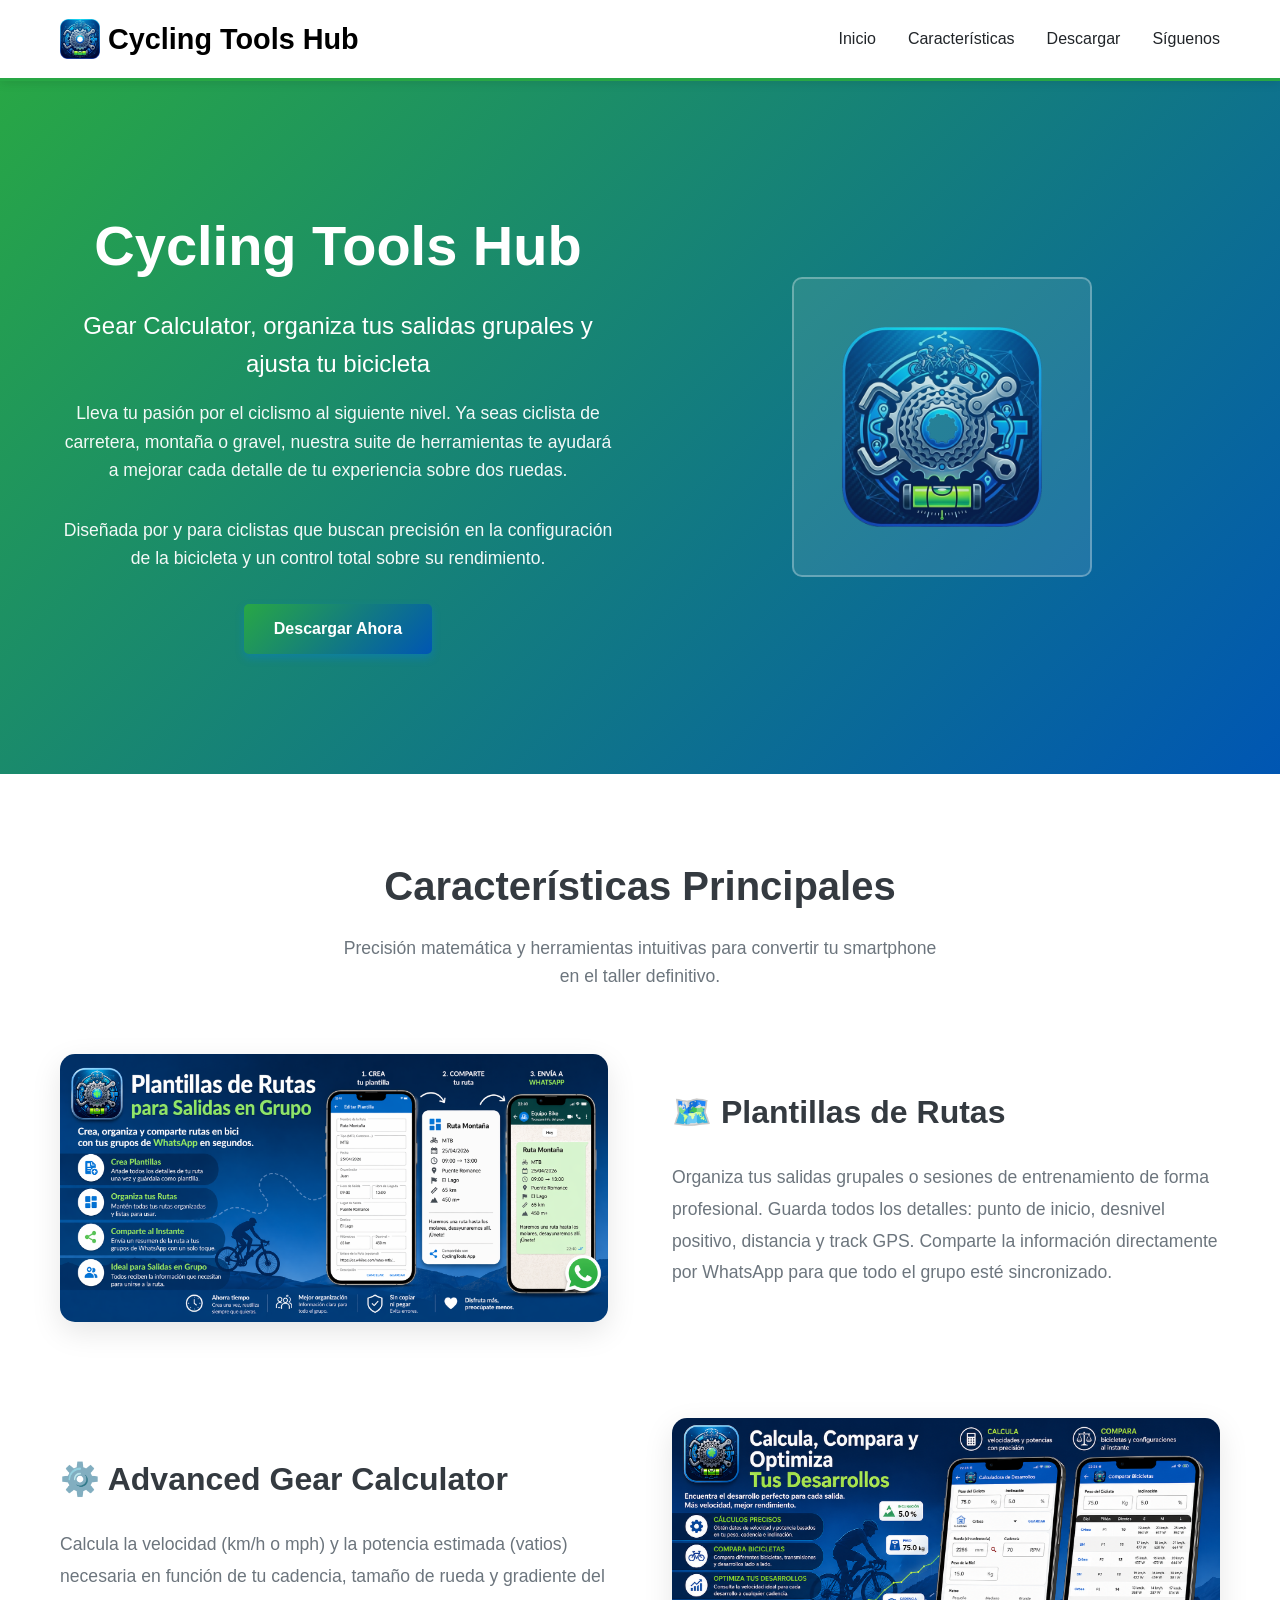
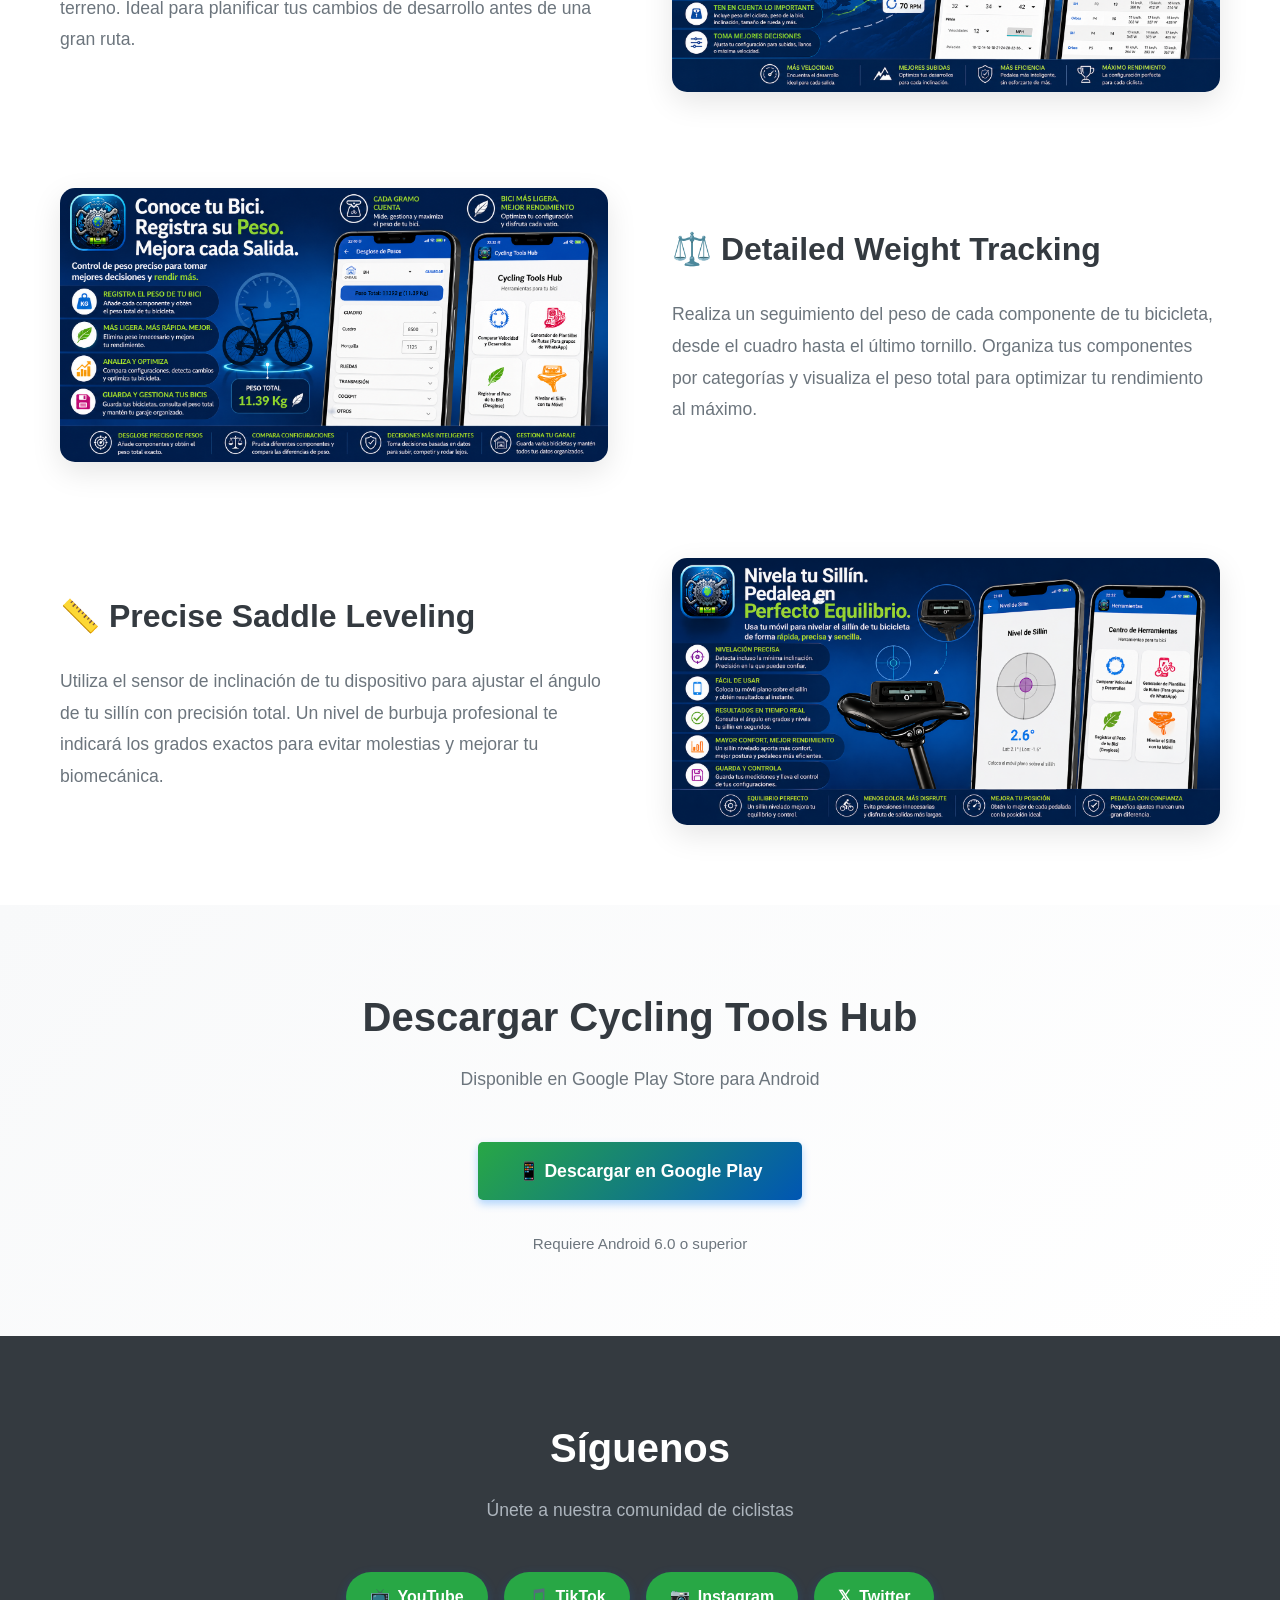
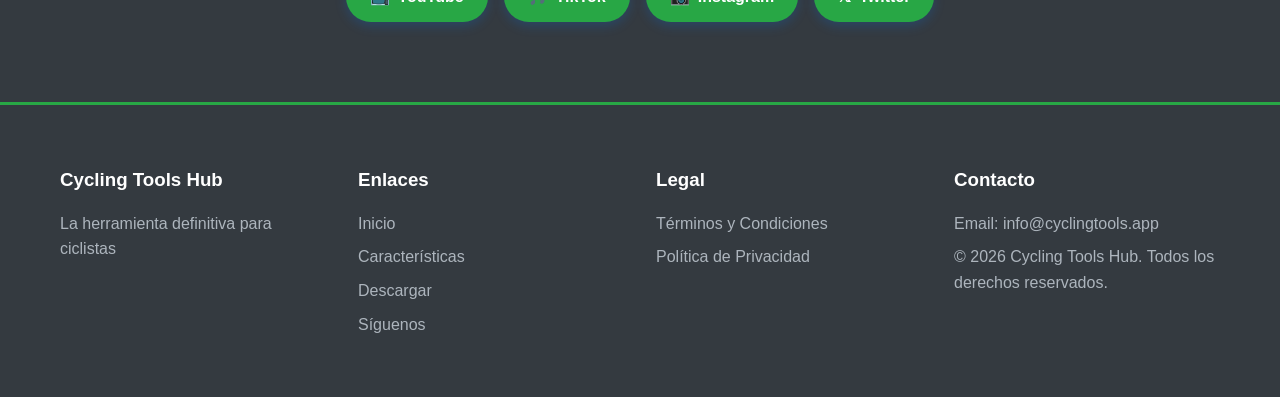
==== index.html @ f0da7fb3 "cyclingtools.app cyclingtools.app" ====
<!DOCTYPE html>
<html lang="es">
<head>
    <meta charset="UTF-8">
    <meta name="viewport" content="width=device-width, initial-scale=1.0">
    <meta name="description" content="Cycling Tools Hub - Calculadora de desarrollos, plantillas de rutas, seguimiento de peso y nivelación de sillín para ciclistas.">
    <title>Cycling Tools Hub - Gear Calculator, Routes & Bike Fit</title>
    <link rel="stylesheet" href="css/styles.css">
    <link rel="icon" type="image/png" href="img/ic_launcher_v2_playstore.png">
</head>
<body>
    <!-- NAVBAR -->
    <nav class="navbar">
        <div class="container">
            <div class="nav-brand">
                <a href="#home" class="logo">
                    <img src="img/ic_launcher_v2_playstore.png" alt="Cycling Tools Hub Logo">
                    Cycling Tools Hub
                </a>
            </div>
            <div class="hamburger">
                <span></span>
                <span></span>
                <span></span>
            </div>
            <ul class="nav-menu">
                <li><a href="#home">Inicio</a></li>
                <li><a href="#features">Características</a></li>
                <li><a href="#download">Descargar</a></li>
                <li><a href="#social">Síguenos</a></li>
            </ul>
        </div>
    </nav>

    <!-- HERO SECTION -->
    <section class="hero">
        <div class="container">
            <div class="hero-content">
                <h1>Cycling Tools Hub</h1>
                <p class="hero-subtitle">Gear Calculator, organiza tus salidas grupales y ajusta tu bicicleta</p>
                <p class="hero-description">Lleva tu pasión por el ciclismo al siguiente nivel. Ya seas ciclista de carretera, montaña o gravel, nuestra suite de herramientas te ayudará a mejorar cada detalle de tu experiencia sobre dos ruedas.</p>
                <p class="hero-description">Diseñada por y para ciclistas que buscan precisión en la configuración de la bicicleta y un control total sobre su rendimiento.</p>
                <a href="#download" class="btn btn-primary">Descargar Ahora</a>
            </div>
            <div class="hero-image">
                <div class="placeholder-image">
                    <img src="img/ic_launcher_v2_playstore.png" alt="Cycling Tools Hub App" style="max-width: 200px; opacity: 0.8;">
                </div>
            </div>
        </div>
    </section>

    <!-- CARACTERÍSTICAS PRINCIPALES -->
    <section class="features" id="features">
        <div class="container">
            <h2>Características Principales</h2>
            <p class="section-intro">Precisión matemática y herramientas intuitivas para convertir tu smartphone en el taller definitivo.</p>
            
            <div class="feature-banners">
                <!-- Plantillas de Rutas -->
                <div class="banner-item">
                    <div class="banner-image">
                        <img src="img/BannerEspanol.png" alt="Plantillas de Rutas">
                    </div>
                    <div class="banner-text">
                        <h3>🗺️ Plantillas de Rutas</h3>
                        <p>Organiza tus salidas grupales o sesiones de entrenamiento de forma profesional. Guarda todos los detalles: punto de inicio, desnivel positivo, distancia y track GPS. Comparte la información directamente por WhatsApp para que todo el grupo esté sincronizado.</p>
                    </div>
                </div>

                <!-- Gear Calculator -->
                <div class="banner-item">
                    <div class="banner-image">
                        <img src="img/BannerEspanol_gear.png" alt="Gear Calculator">
                    </div>
                    <div class="banner-text">
                        <h3>⚙️ Advanced Gear Calculator</h3>
                        <p>Calcula la velocidad (km/h o mph) y la potencia estimada (vatios) necesaria en función de tu cadencia, tamaño de rueda y gradiente del terreno. Ideal para planificar tus cambios de desarrollo antes de una gran ruta.</p>
                    </div>
                </div>

                <!-- Control de Peso -->
                <div class="banner-item">
                    <div class="banner-image">
                        <img src="img/BannerEspanol_peso.png" alt="Control de Peso">
                    </div>
                    <div class="banner-text">
                        <h3>⚖️ Detailed Weight Tracking</h3>
                        <p>Realiza un seguimiento del peso de cada componente de tu bicicleta, desde el cuadro hasta el último tornillo. Organiza tus componentes por categorías y visualiza el peso total para optimizar tu rendimiento al máximo.</p>
                    </div>
                </div>

                <!-- Nivel de Sillín -->
                <div class="banner-item">
                    <div class="banner-image">
                        <img src="img/BannerEspanol_nivel.png" alt="Nivel de Sillín">
                    </div>
                    <div class="banner-text">
                        <h3>📏 Precise Saddle Leveling</h3>
                        <p>Utiliza el sensor de inclinación de tu dispositivo para ajustar el ángulo de tu sillín con precisión total. Un nivel de burbuja profesional te indicará los grados exactos para evitar molestias y mejorar tu biomecánica.</p>
                    </div>
                </div>
            </div>
        </div>
    </section>

    <!-- MODAL PARA IMÁGENES -->
    <div id="imageModal" class="modal">
        <span class="modal-close" onclick="closeModal()">&times;</span>
        <img class="modal-content" id="modalImage">
    </div>

    <!-- DESCARGA SECCIÓN -->
    <section class="download" id="download">
        <div class="container">
            <h2>Descargar Cycling Tools Hub</h2>
            <p class="section-intro">Disponible en Google Play Store para Android</p>
            
            <div class="download-buttons">
                <a href="https://play.google.com/store/apps/details?id=com.cyclingtools.app" class="btn btn-primary btn-large" target="_blank">
                    📱 Descargar en Google Play
                </a>
            </div>
            
            <p class="system-info">Requiere Android 6.0 o superior</p>
        </div>
    </section>

    <!-- REDES SOCIALES SECCIÓN -->
    <section class="social" id="social">
        <div class="container">
            <h2>Síguenos</h2>
            <p class="section-intro">Únete a nuestra comunidad de ciclistas</p>
            
            <div class="social-links">
                <a href="https://www.youtube.com/@CyclingTools" class="social-btn" target="_blank" rel="noopener noreferrer">
                    <span>📺</span> YouTube
                </a>
                <a href="https://www.tiktok.com/@cyclingtools_app" class="social-btn" target="_blank" rel="noopener noreferrer">
                    <span>🎵</span> TikTok
                </a>
                <a href="https://www.instagram.com/cyclingtools_app" class="social-btn" target="_blank" rel="noopener noreferrer">
                    <span>📷</span> Instagram
                </a>
                <a href="https://twitter.com/cyclingtools" class="social-btn" target="_blank" rel="noopener noreferrer">
                    <span>𝕏</span> Twitter
                </a>
            </div>
        </div>
    </section>

    <!-- FOOTER -->
    <footer class="footer">
        <div class="container">
            <div class="footer-content">
                <div class="footer-section">
                    <h3>Cycling Tools Hub</h3>
                    <p>La herramienta definitiva para ciclistas</p>
                </div>
                
                <div class="footer-section">
                    <h3>Enlaces</h3>
                    <ul>
                        <li><a href="#home">Inicio</a></li>
                        <li><a href="#features">Características</a></li>
                        <li><a href="#download">Descargar</a></li>
                        <li><a href="#social">Síguenos</a></li>
                    </ul>
                </div>
                
                <div class="footer-section">
                    <h3>Legal</h3>
                    <ul>
                        <li><a href="terminos-y-condiciones.html">Términos y Condiciones</a></li>
                        <li><a href="politica-de-privacidad.html">Política de Privacidad</a></li>
                    </ul>
                </div>

                <div class="footer-section">
                    <h3>Contacto</h3>
                    <p>Email: info@cyclingtools.app</p>
                    <p>© 2026 Cycling Tools Hub. Todos los derechos reservados.</p>
                </div>
            </div>
        </div>
    </footer>

    <script src="js/script.js"></script>
</body>
</html>
---- css/styles.css ----
/* ==================== VARIABLES Y RESET ==================== */
:root {
    --primary-color: #28a745; /* Un verde más 'Cycling' */
    --secondary-color: #343a40;
    --accent-color: #6c757d;
    --text-color: #212529;
    --light-text: #6c757d;
    --light-bg: #f8f9fa;
    --border-color: #dee2e6;
    --transition: all 0.3s ease;
}

* {
    margin: 0;
    padding: 0;
    box-sizing: border-box;
}

html {
    scroll-behavior: smooth;
}

body {
    font-family: 'Segoe UI', Tahoma, Geneva, Verdana, sans-serif;
    color: var(--text-color);
    line-height: 1.6;
    background-color: #ffffff;
}

a {
    text-decoration: none;
    color: inherit;
}

/* ==================== UTILIDADES ==================== */
.container {
    max-width: 1200px;
    margin: 0 auto;
    padding: 0 20px;
}

.btn {
    padding: 12px 30px;
    border: none;
    border-radius: 5px;
    cursor: pointer;
    font-size: 1rem;
    font-weight: 600;
    transition: var(--transition);
    display: inline-block;
}

.btn-primary {
    background: linear-gradient(135deg, var(--primary-color) 0%, #0056b3 100%);
    color: white;
    font-weight: 700;
    box-shadow: 0 4px 8px rgba(0, 123, 255, 0.3);
}

.btn-primary:hover {
    background: linear-gradient(135deg, #0056b3 0%, var(--primary-color) 100%);
    transform: translateY(-2px);
    box-shadow: 0 6px 16px rgba(0, 123, 255, 0.4);
}

.btn-large {
    padding: 15px 40px;
    font-size: 1.1rem;
}

/* ==================== NAVEGACIÓN ==================== */
.navbar {
    background-color: white;
    color: var(--text-color);
    position: sticky;
    top: 0;
    z-index: 1000;
    box-shadow: 0 2px 4px rgba(0, 0, 0, 0.1);
    border-bottom: 3px solid var(--primary-color);
}

.navbar .container {
    display: flex;
    justify-content: space-between;
    align-items: center;
    padding: 1rem 20px;
}

.nav-brand {
    flex: 1;
}

.logo {
    font-size: 1.8rem;
    font-weight: bold;
    color: #000000;
    display: flex;
    align-items: center;
    gap: 8px;
}

.logo img {
    height: 40px;
    width: auto;
}

.nav-menu {
    display: flex;
    list-style: none;
    gap: 2rem;
}

.nav-menu a {
    color: var(--text-color);
    transition: var(--transition);
    position: relative;
    font-weight: 500;
}

.nav-menu a:hover {
    color: var(--primary-color);
}

.nav-menu a::after {
    content: '';
    position: absolute;
    width: 0;
    height: 2px;
    bottom: -5px;
    left: 0;
    background-color: var(--primary-color);
    transition: width 0.3s ease;
}

.nav-menu a:hover::after {
    width: 100%;
}

.hamburger {
    display: none;
    flex-direction: column;
    cursor: pointer;
}

.hamburger span {
    width: 25px;
    height: 3px;
    background-color: var(--text-color);
    margin: 5px 0;
    transition: var(--transition);
    border-radius: 2px;
}

/* ==================== HERO SECTION ==================== */
.hero {
    background: linear-gradient(135deg, var(--primary-color) 0%, #0056b3 100%);
    color: white;
    padding: 120px 20px;
    text-align: center;
}

.hero .container {
    display: grid;
    grid-template-columns: 1fr 1fr;
    align-items: center;
    gap: 3rem;
}

.hero-content h1 {
    font-size: 3.5rem;
    margin-bottom: 1rem;
    animation: fadeInUp 0.8s ease;
}

.hero-subtitle {
    font-size: 1.5rem;
    margin-bottom: 1rem;
    animation: fadeInUp 1s ease;
}

.hero-description {
    font-size: 1.1rem;
    margin-bottom: 2rem;
    animation: fadeInUp 1.2s ease;
    opacity: 0.95;
}

.hero-content .btn {
    animation: fadeInUp 1.4s ease;
}

.hero-image {
    display: flex;
    justify-content: center;
    align-items: center;
}

.placeholder-image {
    width: 300px;
    height: 300px;
    background: rgba(255, 255, 255, 0.1);
    border-radius: 10px;
    display: flex;
    align-items: center;
    justify-content: center;
    border: 2px solid rgba(255, 255, 255, 0.3);
}

@keyframes fadeInUp {
    from {
        opacity: 0;
        transform: translateY(30px);
    }
    to {
        opacity: 1;
        transform: translateY(0);
    }
}

/* ==================== SECCIONES ==================== */
section {
    padding: 80px 20px;
}

section h2 {
    text-align: center;
    font-size: 2.5rem;
    margin-bottom: 1rem;
    color: var(--secondary-color);
}

.section-intro {
    text-align: center;
    font-size: 1.1rem;
    color: var(--light-text);
    margin-bottom: 3rem;
    max-width: 600px;
    margin-left: auto;
    margin-right: auto;
}

/* ==================== ACERCA DE ==================== */
.about {
    background-color: var(--light-bg);
}

.features-grid {
    display: grid;
    grid-template-columns: repeat(auto-fit, minmax(280px, 1fr));
    gap: 2rem;
}

.feature-card {
    background-color: white;
    padding: 2rem;
    border-radius: 10px;
    text-align: center;
    box-shadow: 0 2px 8px rgba(0, 0, 0, 0.1);
    transition: var(--transition);
    border: 1px solid var(--border-color);
}

.feature-card:hover {
    transform: translateY(-10px);
    box-shadow: 0 8px 20px rgba(0, 123, 255, 0.15);
    border-color: var(--primary-color);
}

.feature-icon {
    font-size: 3rem;
    margin-bottom: 1rem;
}

.feature-card h3 {
    font-size: 1.5rem;
    margin-bottom: 1rem;
    color: var(--secondary-color);
}

.feature-card p {
    color: var(--light-text);
    line-height: 1.8;
}

/* ==================== GALERÍA ==================== */
.features {
    background-color: white;
}

.feature-banners {
    display: flex;
    flex-direction: column;
    gap: 6rem;
    margin-top: 4rem;
}

.banner-item {
    display: flex;
    align-items: center;
    gap: 4rem;
    opacity: 1;
}

.banner-item:nth-child(even) {
    flex-direction: row-reverse;
}

.banner-image {
    flex: 1;
    border-radius: 15px;
    overflow: hidden;
    box-shadow: 0 10px 30px rgba(0, 0, 0, 0.1);
    transition: var(--transition);
}

.banner-image img {
    width: 100%;
    height: auto;
    display: block;
    transition: var(--transition);
}

.banner-text {
    flex: 1;
}

.banner-text h3 {
    font-size: 2rem;
    color: var(--secondary-color);
    margin-bottom: 1.5rem;
}

.banner-text p {
    font-size: 1.1rem;
    color: var(--light-text);
    line-height: 1.8;
}

/* ==================== DESCARGAR ==================== */
.download {
    background: linear-gradient(135deg, var(--light-bg) 0%, white 100%);
}

.download-buttons {
    display: flex;
    justify-content: center;
    gap: 1.5rem;
    flex-wrap: wrap;
    margin-bottom: 2rem;
}

.system-info {
    text-align: center;
    color: var(--light-text);
    font-size: 0.95rem;
}

/* ==================== VIDEO CONTAINER ==================== */
.video-container {
    display: flex;
    justify-content: center;
    align-items: center;
    margin-top: 2rem;
}

.video-container video {
    width: 100%;
    max-width: 800px;
    border-radius: 10px;
    box-shadow: 0 4px 15px rgba(0, 0, 0, 0.1);
}

/* ==================== REDES SOCIALES ==================== */
.social {
    background-color: var(--secondary-color);
    color: white;
}

.social h2 {
    color: white;
    margin-bottom: 1rem;
}

.social .section-intro {
    color: #adb5bd;
}

.social-links {
    display: flex;
    justify-content: center;
    gap: 1rem;
    flex-wrap: wrap;
}

.social-btn {
    background: var(--primary-color);
    color: white;
    padding: 12px 24px;
    border-radius: 25px;
    transition: var(--transition);
    display: inline-flex;
    align-items: center;
    gap: 8px;
    font-weight: 600;
    box-shadow: 0 4px 12px rgba(0, 123, 255, 0.2);
}

.social-btn:hover {
    background: #0056b3;
    transform: translateY(-3px);
    box-shadow: 0 8px 20px rgba(0, 123, 255, 0.4);
}

/* ==================== FOOTER ==================== */
.footer {
    background-color: var(--secondary-color);
    color: white;
    padding: 60px 20px 20px;
    border-top: 3px solid var(--primary-color);
}

.footer-content {
    display: grid;
    grid-template-columns: repeat(auto-fit, minmax(200px, 1fr));
    gap: 2rem;
    margin-bottom: 2rem;
}

.footer-section h3 {
    margin-bottom: 1rem;
    color: white;
}

.footer-section ul {
    list-style: none;
}

.footer-section ul li {
    margin-bottom: 0.5rem;
}

.footer-section a {
    color: #adb5bd;
    transition: var(--transition);
}

.footer-section a:hover {
    color: white;
}

.footer-section p {
    color: #adb5bd;
    margin-bottom: 0.5rem;
}

/* ==================== PÁGINA LEGAL ==================== */
.legal-page {
    padding: 60px 20px;
    background-color: var(--light-bg);
    min-height: 600px;
    border-top: 3px solid var(--primary-color);
}

.legal-page h1 {
    text-align: center;
    font-size: 2.5rem;
    color: var(--secondary-color);
    margin-bottom: 0.5rem;
}

.legal-page .updated {
    text-align: center;
    color: var(--light-text);
    margin-bottom: 3rem;
    font-size: 0.95rem;
}

.legal-content {
    background-color: white;
    padding: 3rem;
    border-radius: 10px;
    box-shadow: 0 2px 8px rgba(0, 0, 0, 0.1);
    line-height: 1.8;
    border-left: 4px solid var(--primary-color);
    max-width: 900px;
    margin: 0 auto;
    color: var(--text-color);
}

.legal-content h2 {
    color: var(--secondary-color);
    margin-top: 2rem;
    margin-bottom: 1rem;
    font-size: 1.3rem;
}

.legal-content h2:first-child {
    margin-top: 0;
}

.legal-content h3 {
    color: var(--primary-color);
    margin-top: 1.5rem;
    margin-bottom: 1rem;
    font-size: 1.1rem;
}

.legal-content p {
    color: var(--text-color);
    margin-bottom: 1rem;
    text-align: justify;
}

.legal-content ul,
.legal-content ol {
    margin-left: 2rem;
    margin-bottom: 1rem;
}

.legal-content ul li,
.legal-content ol li {
    margin-bottom: 0.5rem;
    color: var(--text-color);
}

.back-link {
    text-align: center;
    margin-top: 2rem;
}

.back-link a {
    color: var(--primary-color);
    font-weight: 600;
    transition: var(--transition);
    display: inline-block;
}

.back-link a:hover {
    color: #0056b3;
}

/* ==================== RESPONSIVE ==================== */
@media (max-width: 768px) {
    .nav-menu {
        gap: 1rem;
        font-size: 0.9rem;
    }

    .hamburger {
        display: flex;
    }

    .nav-menu {
        position: absolute;
        top: 60px;
        left: 0;
        right: 0;
        background-color: white;
        flex-direction: column;
        gap: 0;
        padding: 1rem;
        display: none;
        z-index: 999;
        box-shadow: 0 4px 8px rgba(0, 0, 0, 0.1);
    }

    .nav-menu.active {
        display: flex;
    }

    .nav-menu li {
        padding: 0.5rem 0;
        border-bottom: 1px solid var(--border-color);
    }

    .nav-menu li:last-child {
        border-bottom: none;
    }

    .hero .container {
        grid-template-columns: 1fr;
    }

    .hero-content h1 {
        font-size: 2.5rem;
    }

    .hero-subtitle {
        font-size: 1.2rem;
    }

    .hero-image {
        display: none;
    }

    section {
        padding: 40px 20px;
    }

    section h2 {
        font-size: 2rem;
    }

    .features-grid,
    .gallery-grid {
        grid-template-columns: 1fr;
    }

    .legal-content {
        padding: 1.5rem;
    }

    .legal-content h2 {
        font-size: 1.1rem;
        margin-top: 1.5rem;
    }

    .legal-content p {
        text-align: left;
        font-size: 0.95rem;
    }

    .download-buttons {
        flex-direction: column;
    }

    .download-buttons .btn {
        width: 100%;
    }

    .social-links {
        gap: 0.5rem;
    }

    .social-btn {
        padding: 10px 16px;
        font-size: 0.9rem;
    }

    .footer-content {
        grid-template-columns: 1fr;
    }

    .video-container video {
        max-width: 100%;
    }
}

@media (max-width: 480px) {
    .logo {
        font-size: 1.4rem;
    }

    .nav-menu {
        gap: 0.5rem;
    }

    .hero-content h1 {
        font-size: 2rem;
    }

    .hero-subtitle {
        font-size: 1rem;
    }

    .hero-description {
        font-size: 0.95rem;
    }

    section h2 {
        font-size: 1.8rem;
    }

    .feature-card {
        padding: 1.5rem;
    }

    .feature-icon {
        font-size: 2.5rem;
    }

    .gallery-item {
        height: 250px;
    }

    .legal-page h1 {
        font-size: 1.8rem;
    }

    .legal-content {
        padding: 1rem;
    }
}

/* ==================== MODAL PARA IMÁGENES ==================== */
.modal {
    display: none;
    position: fixed;
    z-index: 2000;
    left: 0;
    top: 0;
    width: 100%;
    height: 100%;
    background-color: rgba(0, 0, 0, 0.9);
    animation: fadeIn 0.3s ease;
}

.modal.active {
    display: flex;
    align-items: center;
    justify-content: center;
}

.modal-content {
    max-width: 90%;
    max-height: 90%;
    object-fit: contain;
    animation: zoomIn 0.3s ease;
}

.modal-close {
    position: absolute;
    top: 20px;
    right: 40px;
    font-size: 40px;
    font-weight: bold;
    color: white;
    cursor: pointer;
    transition: var(--transition);
    z-index: 2001;
}

.modal-close:hover {
    color: var(--primary-color);
    transform: scale(1.2);
}

@keyframes fadeIn {
    from {
        opacity: 0;
    }
    to {
        opacity: 1;
    }
}

@keyframes zoomIn {
    from {
        transform: scale(0.8);
        opacity: 0;
    }
    to {
        transform: scale(1);
        opacity: 1;
    }
}

@media (max-width: 768px) {
    .modal-close {
        top: 10px;
        right: 15px;
        font-size: 30px;
    }

    .modal-content {
        max-width: 95%;
        max-height: 95%;
    }
}
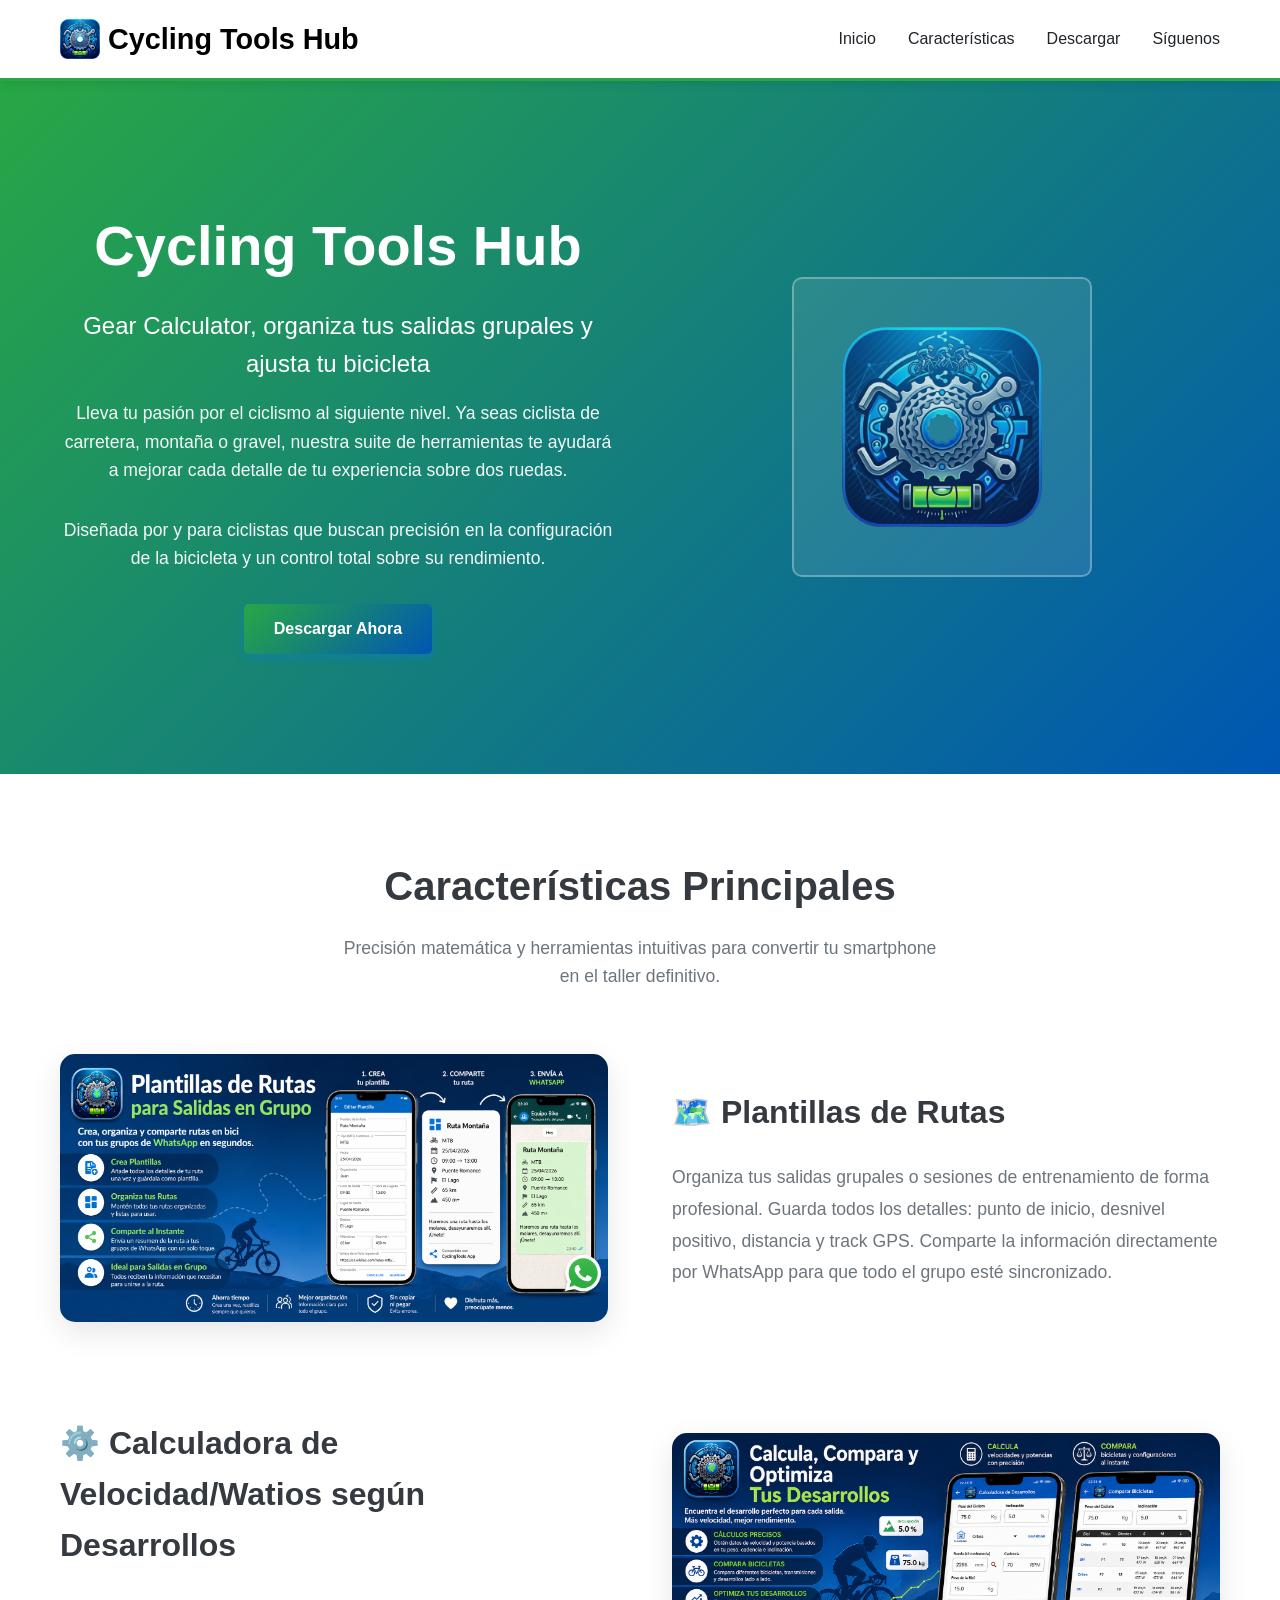
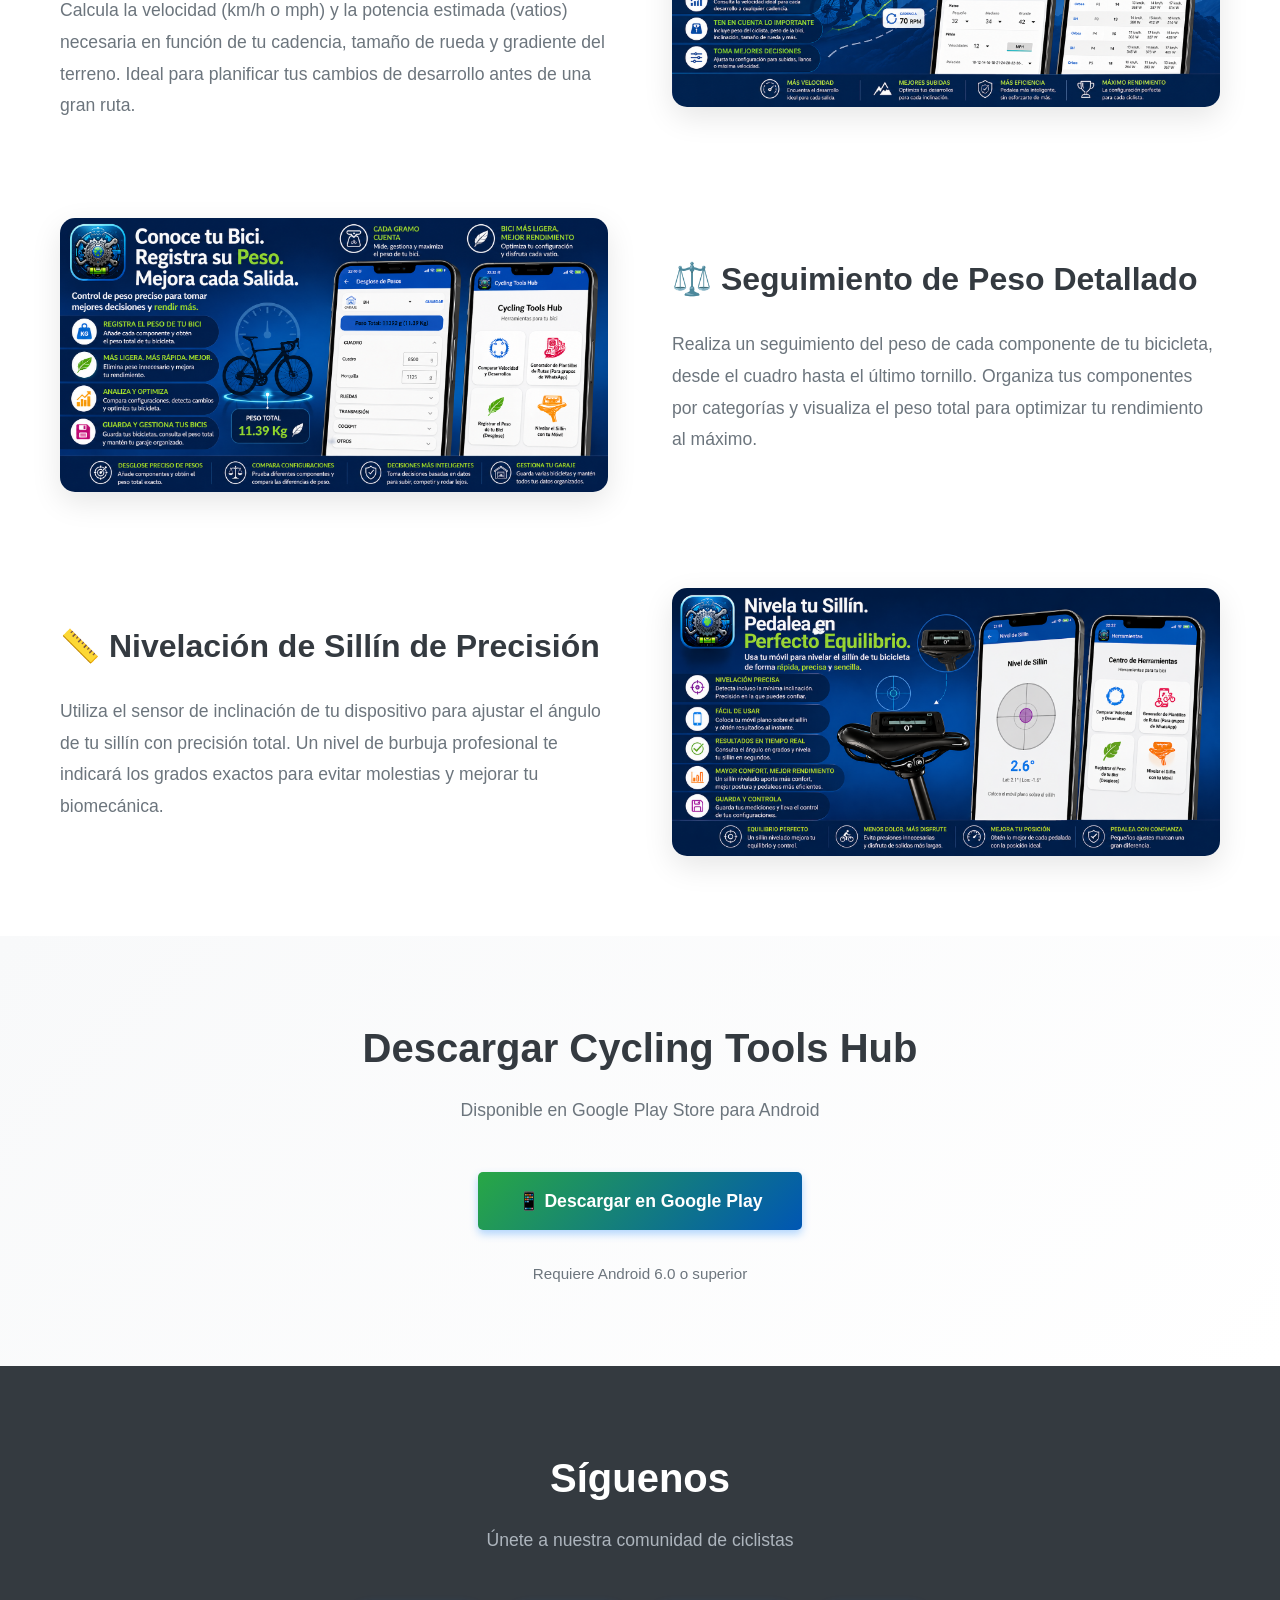
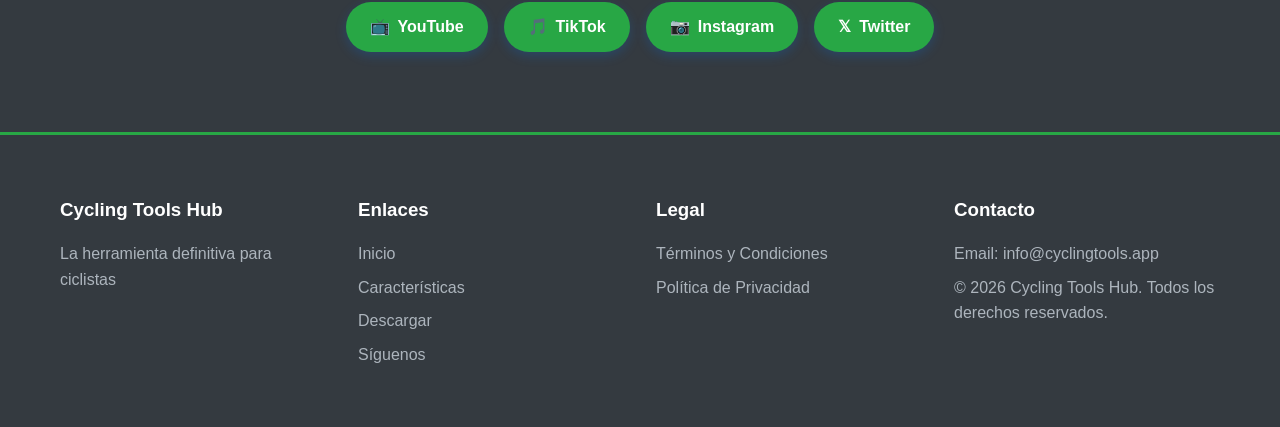
==== commit 333d6a88: "Update index.html" ====
--- a/index.html
+++ b/index.html
@@ -44,7 +44,7 @@
             </div>
             <div class="hero-image">
                 <div class="placeholder-image">
-                    <img src="img/ic_launcher_v2_playstore.png" alt="Cycling Tools Hub App" style="max-width: 200px; opacity: 0.8;">
+                    <img src="img/ic_launcher_v2_playstore.png" alt="Cycling Tools Hub App" style="max-width: 100%; height: auto; width: 200px; opacity: 0.8;">
                 </div>
             </div>
         </div>
@@ -60,7 +60,7 @@
                 <!-- Plantillas de Rutas -->
                 <div class="banner-item">
                     <div class="banner-image">
-                        <img src="img/BannerEspanol.png" alt="Plantillas de Rutas">
+                        <img src="img/BannerEspanol.png" alt="Plantillas de Rutas" onclick="openModal(this)" style="cursor: zoom-in; width: 100%; height: auto;">
                     </div>
                     <div class="banner-text">
                         <h3>🗺️ Plantillas de Rutas</h3>
@@ -71,10 +71,10 @@
                 <!-- Gear Calculator -->
                 <div class="banner-item">
                     <div class="banner-image">
-                        <img src="img/BannerEspanol_gear.png" alt="Gear Calculator">
+                        <img src="img/BannerEspanol_gear.png" alt="Gear Calculator" onclick="openModal(this)" style="cursor: zoom-in; width: 100%; height: auto;">
                     </div>
                     <div class="banner-text">
-                        <h3>⚙️ Advanced Gear Calculator</h3>
+                        <h3>⚙️ Calculadora de Velocidad/Watios según Desarrollos</h3>
                         <p>Calcula la velocidad (km/h o mph) y la potencia estimada (vatios) necesaria en función de tu cadencia, tamaño de rueda y gradiente del terreno. Ideal para planificar tus cambios de desarrollo antes de una gran ruta.</p>
                     </div>
                 </div>
@@ -82,10 +82,10 @@
                 <!-- Control de Peso -->
                 <div class="banner-item">
                     <div class="banner-image">
-                        <img src="img/BannerEspanol_peso.png" alt="Control de Peso">
+                        <img src="img/BannerEspanol_peso.png" alt="Control de Peso" onclick="openModal(this)" style="cursor: zoom-in; width: 100%; height: auto;">
                     </div>
                     <div class="banner-text">
-                        <h3>⚖️ Detailed Weight Tracking</h3>
+                        <h3>⚖️ Seguimiento de Peso Detallado</h3>
                         <p>Realiza un seguimiento del peso de cada componente de tu bicicleta, desde el cuadro hasta el último tornillo. Organiza tus componentes por categorías y visualiza el peso total para optimizar tu rendimiento al máximo.</p>
                     </div>
                 </div>
@@ -93,10 +93,10 @@
                 <!-- Nivel de Sillín -->
                 <div class="banner-item">
                     <div class="banner-image">
-                        <img src="img/BannerEspanol_nivel.png" alt="Nivel de Sillín">
+                        <img src="img/BannerEspanol_nivel.png" alt="Nivel de Sillín" onclick="openModal(this)" style="cursor: zoom-in; width: 100%; height: auto;">
                     </div>
                     <div class="banner-text">
-                        <h3>📏 Precise Saddle Leveling</h3>
+                        <h3>📏 Nivelación de Sillín de Precisión</h3>
                         <p>Utiliza el sensor de inclinación de tu dispositivo para ajustar el ángulo de tu sillín con precisión total. Un nivel de burbuja profesional te indicará los grados exactos para evitar molestias y mejorar tu biomecánica.</p>
                     </div>
                 </div>
--- a/css/styles.css
+++ b/css/styles.css
@@ -606,6 +606,17 @@
         grid-template-columns: 1fr;
     }
 
+    .feature-banners {
+        gap: 3rem;
+    }
+
+    .banner-item,
+    .banner-item:nth-child(even) {
+        flex-direction: column;
+        gap: 1.5rem;
+        text-align: center;
+    }
+
     .legal-content {
         padding: 1.5rem;
     }
